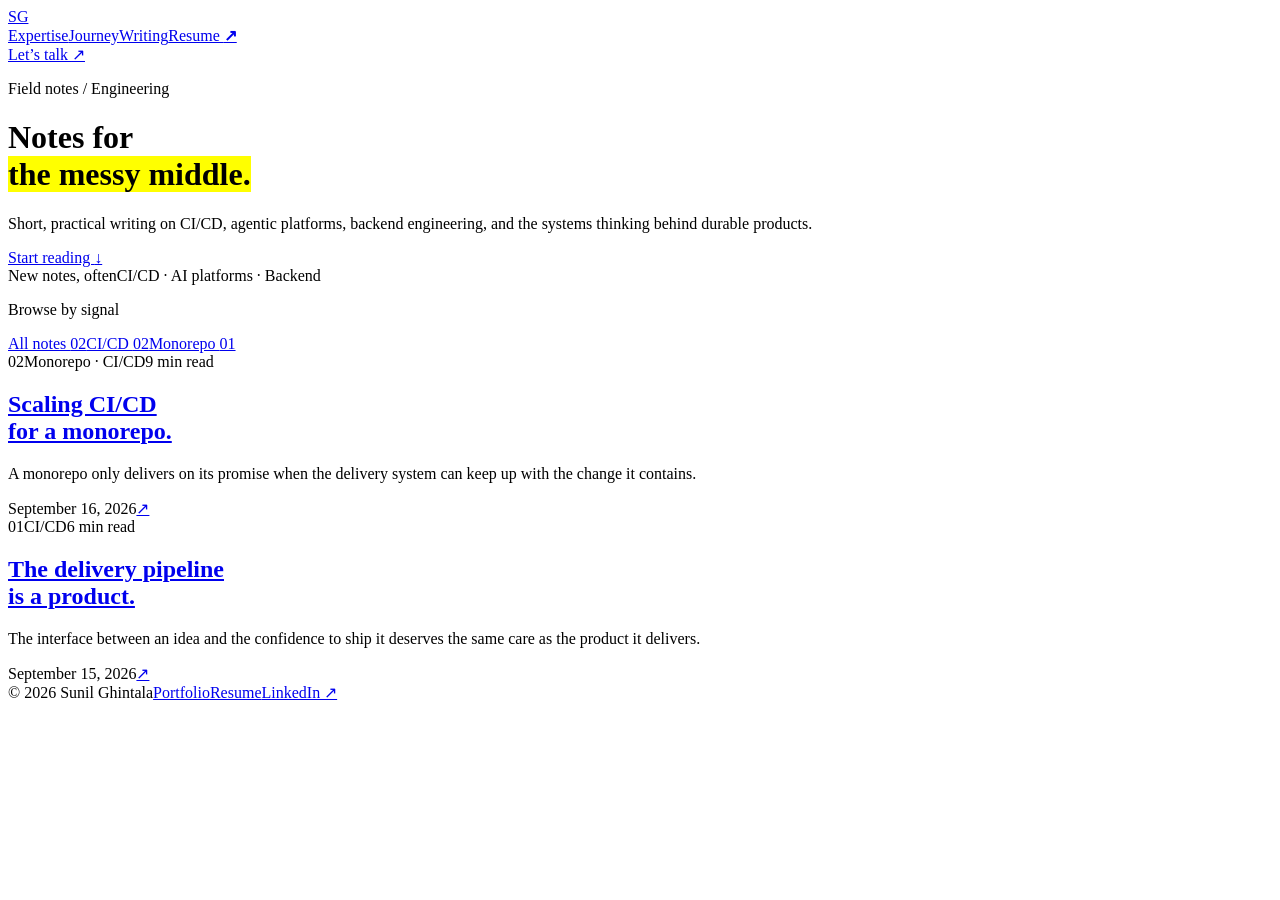
==== blog/index.html @ 9026701f "Publish monorepo CI/CD scaling article" ====
<!doctype html>
<html lang="en">
  <head>
    <meta charset="UTF-8" />
    <meta name="viewport" content="width=device-width, initial-scale=1.0" />
    <meta name="description" content="Sunil Ghintala's field notes on CI/CD, agentic platforms, backend engineering, and building systems that scale." />
    <meta name="robots" content="index, follow" />
    <link rel="canonical" href="https://sghintala.github.io/blog/" />
    <meta property="og:type" content="website" />
    <meta property="og:url" content="https://sghintala.github.io/blog/" />
    <meta property="og:title" content="Writing — Sunil Ghintala" />
    <meta property="og:description" content="Field notes on CI/CD, agentic platforms, backend engineering, and building systems that scale." />
    <title>Writing — Sunil Ghintala</title>
    <link rel="preconnect" href="https://fonts.googleapis.com" />
    <link rel="preconnect" href="https://fonts.gstatic.com" crossorigin />
    <link href="https://fonts.googleapis.com/css2?family=DM+Mono:wght@400;500&family=Manrope:wght@400;500;600;700;800&family=Space+Grotesk:wght@500;600;700&display=swap" rel="stylesheet" />
    <link rel="stylesheet" href="../styles.css?v=4" />
    <link rel="stylesheet" href="blog.css?v=4" />
  </head>
  <body class="blog-page">
    <header class="site-header wrap">
      <a class="logo" href="../" aria-label="Sunil Ghintala home"><span>SG</span><i></i></a>
      <nav aria-label="Primary navigation"><a href="../#expertise">Expertise</a><a href="../#journey">Journey</a><a class="active" href="./">Writing</a><a href="../assets/Sunil_Ghintala_Resume.pdf" target="_blank" rel="noreferrer">Resume <b>↗</b></a></nav>
      <a class="header-cta" href="https://www.linkedin.com/in/sunil-ghintala/" target="_blank" rel="noreferrer">Let’s talk <span>↗</span></a>
    </header>
    <main>
      <header class="blog-hero wrap">
        <p class="kicker"><span class="pulse"></span> Field notes / Engineering</p>
        <div class="blog-hero-grid"><div><h1>Notes for<br /><mark>the messy middle.</mark></h1></div><div><p>Short, practical writing on CI/CD, agentic platforms, backend engineering, and the systems thinking behind durable products.</p><a class="button button-primary" href="#latest">Start reading <span>↓</span></a></div></div>
        <div class="blog-rule"><span>New notes, often</span><span>CI/CD · AI platforms · Backend</span></div>
      </header>
      <section class="blog-content wrap" id="latest">
        <aside class="blog-sidebar"><p class="eyebrow">Browse by signal</p><a class="topic active" href="#latest">All notes <span>02</span></a><a class="topic" href="#cicd">CI/CD <span>02</span></a><a class="topic" href="#monorepo">Monorepo <span>01</span></a></aside>
        <div class="post-feed">
          <article class="post-card post-featured" id="monorepo"><div class="post-meta"><span>02</span><span>Monorepo · CI/CD</span><span>9 min read</span></div><h2><a href="scaling-cicd-for-a-monorepo.html">Scaling CI/CD<br />for a monorepo.</a></h2><p>A monorepo only delivers on its promise when the delivery system can keep up with the change it contains.</p><div class="post-bottom"><time datetime="2026-09-16">September 16, 2026</time><a class="post-arrow" href="scaling-cicd-for-a-monorepo.html" aria-label="Read Scaling CI/CD for a monorepo">↗</a></div></article>
          <article class="post-card post-featured" id="cicd"><div class="post-meta"><span>01</span><span>CI/CD</span><span>6 min read</span></div><h2><a href="delivery-pipeline-is-a-product.html">The delivery pipeline<br />is a product.</a></h2><p>The interface between an idea and the confidence to ship it deserves the same care as the product it delivers.</p><div class="post-bottom"><time datetime="2026-09-15">September 15, 2026</time><a class="post-arrow" href="delivery-pipeline-is-a-product.html" aria-label="Read The delivery pipeline is a product">↗</a></div></article>
        </div>
      </section>
    </main>
    <footer class="site-footer wrap"><span>© <span id="year"></span> Sunil Ghintala</span><span class="footer-links"><a href="../">Portfolio</a><a href="../assets/Sunil_Ghintala_Resume.pdf" target="_blank" rel="noreferrer">Resume</a><a href="https://www.linkedin.com/in/sunil-ghintala/" target="_blank" rel="noreferrer">LinkedIn ↗</a></span></footer>
    <script>document.getElementById('year').textContent = new Date().getFullYear();</script>
  </body>
</html>
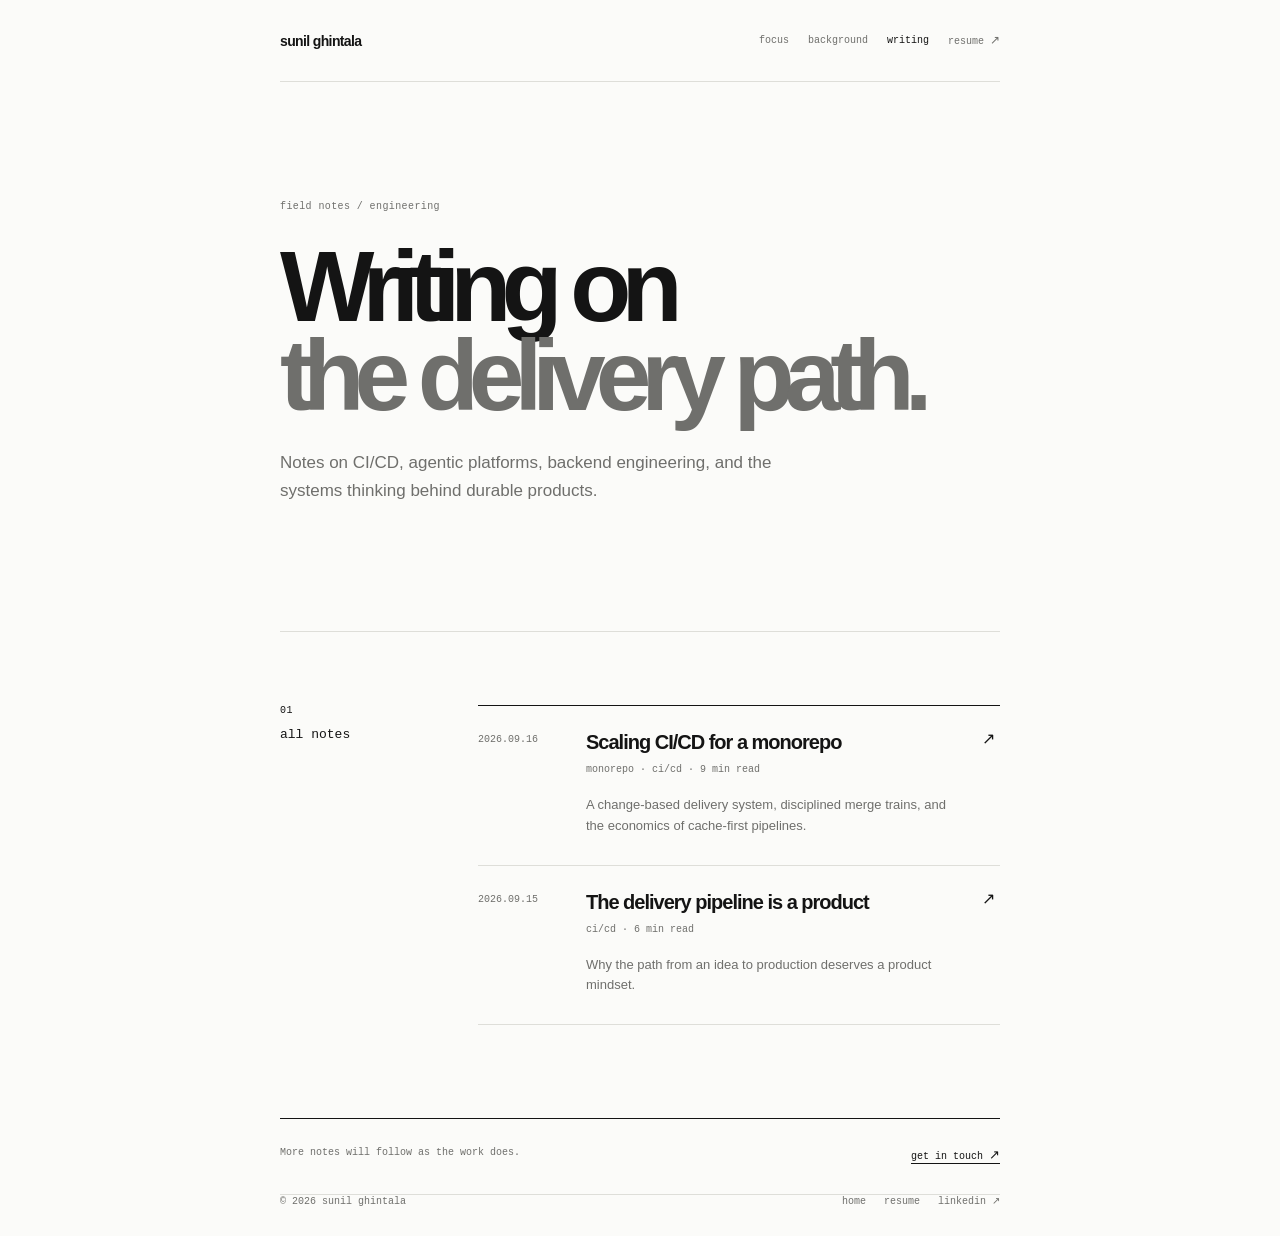
==== commit c101e18a: "Redesign site as a minimal engineering profile" ====
--- a/blog/index.html
+++ b/blog/index.html
@@ -14,30 +14,42 @@
     <link rel="preconnect" href="https://fonts.googleapis.com" />
     <link rel="preconnect" href="https://fonts.gstatic.com" crossorigin />
     <link href="https://fonts.googleapis.com/css2?family=DM+Mono:wght@400;500&family=Manrope:wght@400;500;600;700;800&family=Space+Grotesk:wght@500;600;700&display=swap" rel="stylesheet" />
-    <link rel="stylesheet" href="../styles.css?v=4" />
-    <link rel="stylesheet" href="blog.css?v=4" />
+    <link rel="stylesheet" href="../styles.css?v=5" />
+    <link rel="stylesheet" href="blog.css?v=5" />
   </head>
   <body class="blog-page">
     <header class="site-header wrap">
-      <a class="logo" href="../" aria-label="Sunil Ghintala home"><span>SG</span><i></i></a>
-      <nav aria-label="Primary navigation"><a href="../#expertise">Expertise</a><a href="../#journey">Journey</a><a class="active" href="./">Writing</a><a href="../assets/Sunil_Ghintala_Resume.pdf" target="_blank" rel="noreferrer">Resume <b>↗</b></a></nav>
-      <a class="header-cta" href="https://www.linkedin.com/in/sunil-ghintala/" target="_blank" rel="noreferrer">Let’s talk <span>↗</span></a>
+      <a class="wordmark" href="../" aria-label="Sunil Ghintala home">sunil ghintala</a>
+      <nav aria-label="Primary navigation">
+        <a href="../#focus">focus</a>
+        <a href="../#background">background</a>
+        <a class="active" href="./">writing</a>
+        <a href="../assets/Sunil_Ghintala_Resume.pdf" target="_blank" rel="noreferrer">resume <span>↗</span></a>
+      </nav>
     </header>
-    <main>
-      <header class="blog-hero wrap">
-        <p class="kicker"><span class="pulse"></span> Field notes / Engineering</p>
-        <div class="blog-hero-grid"><div><h1>Notes for<br /><mark>the messy middle.</mark></h1></div><div><p>Short, practical writing on CI/CD, agentic platforms, backend engineering, and the systems thinking behind durable products.</p><a class="button button-primary" href="#latest">Start reading <span>↓</span></a></div></div>
-        <div class="blog-rule"><span>New notes, often</span><span>CI/CD · AI platforms · Backend</span></div>
-      </header>
-      <section class="blog-content wrap" id="latest">
-        <aside class="blog-sidebar"><p class="eyebrow">Browse by signal</p><a class="topic active" href="#latest">All notes <span>02</span></a><a class="topic" href="#cicd">CI/CD <span>02</span></a><a class="topic" href="#monorepo">Monorepo <span>01</span></a></aside>
-        <div class="post-feed">
-          <article class="post-card post-featured" id="monorepo"><div class="post-meta"><span>02</span><span>Monorepo · CI/CD</span><span>9 min read</span></div><h2><a href="scaling-cicd-for-a-monorepo.html">Scaling CI/CD<br />for a monorepo.</a></h2><p>A monorepo only delivers on its promise when the delivery system can keep up with the change it contains.</p><div class="post-bottom"><time datetime="2026-09-16">September 16, 2026</time><a class="post-arrow" href="scaling-cicd-for-a-monorepo.html" aria-label="Read Scaling CI/CD for a monorepo">↗</a></div></article>
-          <article class="post-card post-featured" id="cicd"><div class="post-meta"><span>01</span><span>CI/CD</span><span>6 min read</span></div><h2><a href="delivery-pipeline-is-a-product.html">The delivery pipeline<br />is a product.</a></h2><p>The interface between an idea and the confidence to ship it deserves the same care as the product it delivers.</p><div class="post-bottom"><time datetime="2026-09-15">September 15, 2026</time><a class="post-arrow" href="delivery-pipeline-is-a-product.html" aria-label="Read The delivery pipeline is a product">↗</a></div></article>
+
+    <main class="wrap">
+      <section class="writing-hero">
+        <p class="mono eyebrow">field notes / engineering</p>
+        <h1>Writing on<br /><span>the delivery path.</span></h1>
+        <p>Notes on CI/CD, agentic platforms, backend engineering, and the systems thinking behind durable products.</p>
+      </section>
+
+      <section class="notes-section" aria-labelledby="notes-heading">
+        <div class="notes-heading"><span class="mono section-index">01</span><h2 id="notes-heading">all notes</h2></div>
+        <div class="notes-list">
+          <a class="note-row" href="scaling-cicd-for-a-monorepo.html"><span class="mono note-date">2026.09.16</span><span class="note-main"><strong>Scaling CI/CD for a monorepo</strong><small>monorepo · ci/cd · 9 min read</small><em>A change-based delivery system, disciplined merge trains, and the economics of cache-first pipelines.</em></span><span class="row-arrow">↗</span></a>
+          <a class="note-row" href="delivery-pipeline-is-a-product.html"><span class="mono note-date">2026.09.15</span><span class="note-main"><strong>The delivery pipeline is a product</strong><small>ci/cd · 6 min read</small><em>Why the path from an idea to production deserves a product mindset.</em></span><span class="row-arrow">↗</span></a>
         </div>
       </section>
+
+      <section class="notes-contact">
+        <p class="mono">More notes will follow as the work does.</p>
+        <a href="../#contact">get in touch <span>↗</span></a>
+      </section>
     </main>
-    <footer class="site-footer wrap"><span>© <span id="year"></span> Sunil Ghintala</span><span class="footer-links"><a href="../">Portfolio</a><a href="../assets/Sunil_Ghintala_Resume.pdf" target="_blank" rel="noreferrer">Resume</a><a href="https://www.linkedin.com/in/sunil-ghintala/" target="_blank" rel="noreferrer">LinkedIn ↗</a></span></footer>
+
+    <footer class="site-footer wrap"><span>© <span id="year"></span> Sunil Ghintala</span><span class="footer-links"><a href="../">home</a><a href="../assets/Sunil_Ghintala_Resume.pdf" target="_blank" rel="noreferrer">resume</a><a href="https://www.linkedin.com/in/sunil-ghintala/" target="_blank" rel="noreferrer">linkedin ↗</a></span></footer>
     <script>document.getElementById('year').textContent = new Date().getFullYear();</script>
   </body>
 </html>
--- a/styles.css
+++ b/styles.css
@@ -0,0 +1,104 @@
+:root {
+  --ink: #141414;
+  --muted: #6f6f6c;
+  --faint: #9d9d99;
+  --line: #deded9;
+  --paper: #fbfbf9;
+  --measure: 720px;
+}
+
+* { box-sizing: border-box; }
+html { scroll-behavior: smooth; }
+body { margin: 0; background: var(--paper); color: var(--ink); font-family: Manrope, Arial, sans-serif; }
+a { color: inherit; text-decoration: none; }
+.wrap { width: min(var(--measure), calc(100% - 48px)); margin-inline: auto; }
+.mono { font-family: "DM Mono", monospace; }
+
+.site-header { min-height: 82px; display: flex; align-items: center; justify-content: space-between; gap: 25px; border-bottom: 1px solid var(--line); }
+.wordmark { font: 600 14px/1 "Space Grotesk", sans-serif; letter-spacing: -.045em; }
+nav { display: flex; align-items: center; gap: 19px; color: var(--muted); font: 500 10px/1 "DM Mono", monospace; text-transform: lowercase; }
+nav a { transition: color .18s; }
+nav a:hover, nav a:focus-visible { color: var(--ink); }
+nav span { font-size: 12px; }
+
+.hero { padding: 126px 0 137px; }
+.eyebrow, .section-index, .period, .writing-date, .contact-path { color: var(--muted); font-size: 10px; letter-spacing: .04em; text-transform: lowercase; }
+.eyebrow { margin: 0; }
+.hero h1 { max-width: 650px; margin: 29px 0 30px; font: 600 clamp(67px, 12vw, 112px)/.88 "Space Grotesk", sans-serif; letter-spacing: -.105em; }
+.hero h1 span { color: var(--muted); }
+.hero-lede { max-width: 570px; margin: 0; font-size: 20px; line-height: 1.55; letter-spacing: -.035em; }
+.hero-note { max-width: 540px; margin: 25px 0 0; color: var(--muted); font: 500 11px/1.65 "DM Mono", monospace; }
+
+.section { display: grid; grid-template-columns: 155px 1fr; gap: 43px; padding: 74px 0 82px; border-top: 1px solid var(--line); }
+.section-heading { display: flex; flex-direction: column; gap: 12px; }
+.section-heading h2 { margin: 0; font: 500 13px/1.1 "DM Mono", monospace; text-transform: lowercase; }
+.section-index { color: var(--ink); }
+.focus-list, .work-list, .background-list, .writing-list { border-top: 1px solid var(--ink); }
+.focus-row, .work-row, .background-row, .writing-row { border-bottom: 1px solid var(--line); }
+.focus-row { display: grid; grid-template-columns: 34px 1fr 20px; gap: 16px; padding: 22px 0 24px; transition: padding .18s; }
+.focus-row:hover { padding-left: 8px; padding-right: 8px; }
+.row-index, .work-meta span, .writing-row small { color: var(--muted); font-size: 10px; line-height: 1.5; letter-spacing: .02em; }
+.focus-row h3, .work-row h3 { margin: 0 0 8px; font: 600 19px/1.15 "Space Grotesk", sans-serif; letter-spacing: -.045em; }
+.focus-row p, .work-row p, .background-row p { max-width: 470px; margin: 0; color: var(--muted); font-size: 13px; line-height: 1.65; }
+.row-arrow { align-self: start; font-size: 16px; line-height: 1; }
+
+.work-row { display: grid; grid-template-columns: 117px 1fr; gap: 24px; padding: 23px 0 26px; }
+.work-meta { display: flex; flex-direction: column; gap: 11px; }
+.work-meta strong { font: 600 20px/1 "Space Grotesk", sans-serif; letter-spacing: -.06em; }
+.work-row h3 { font-size: 21px; }
+
+.background-row { display: grid; grid-template-columns: 105px 1fr; gap: 25px; padding: 22px 0 24px; }
+.period { padding-top: 3px; }
+.background-row h3 { margin: 0 0 6px; font: 600 18px/1.1 "Space Grotesk", sans-serif; letter-spacing: -.04em; }
+
+.writing-section { padding-bottom: 94px; }
+.writing-row { display: grid; grid-template-columns: 91px 1fr 20px; gap: 17px; padding: 21px 0 23px; align-items: start; transition: padding .18s; }
+.writing-row:hover { padding-left: 8px; padding-right: 8px; }
+.writing-date { padding-top: 3px; }
+.writing-row strong { display: block; margin-bottom: 7px; font: 600 18px/1.18 "Space Grotesk", sans-serif; letter-spacing: -.04em; }
+.writing-row small { display: block; }
+.writing-more { display: inline-flex; gap: 10px; margin-top: 22px; color: var(--muted); font: 500 10px "DM Mono", monospace; text-transform: lowercase; }
+.writing-more:hover { color: var(--ink); }
+.writing-more span { font-size: 13px; }
+
+.contact-section { margin: 0 0 82px; padding: 28px 0 31px; border-top: 1px solid var(--ink); border-bottom: 1px solid var(--line); }
+.contact-path { margin: 0 0 23px; color: var(--ink); }
+.contact-comment { margin: 0 0 15px; color: var(--muted); font: 500 11px/1.6 "DM Mono", monospace; }
+.contact-code { margin: 0 0 25px; font: 500 13px/1.5 "DM Mono", monospace; }
+.contact-code span { color: var(--muted); }
+.contact-link { display: inline-flex; gap: 12px; font: 500 13px/1.4 "DM Mono", monospace; text-decoration: underline; text-decoration-thickness: 1px; text-underline-offset: 4px; }
+.contact-link span { font-size: 16px; text-decoration: none; }
+
+.site-footer { display: flex; justify-content: space-between; gap: 22px; padding: 0 0 28px; color: var(--muted); font: 500 10px/1.4 "DM Mono", monospace; text-transform: lowercase; }
+.footer-links { display: flex; gap: 18px; }
+.footer-links a:hover { color: var(--ink); }
+
+@media (max-width: 620px) {
+  .wrap { width: min(var(--measure), calc(100% - 34px)); }
+  .site-header { min-height: 70px; }
+  .wordmark { font-size: 13px; }
+  nav { gap: 12px; font-size: 9px; }
+  nav a:nth-child(2) { display: none; }
+  .hero { padding: 92px 0 105px; }
+  .hero h1 { margin-top: 26px; font-size: clamp(61px, 18vw, 98px); }
+  .hero-lede { font-size: 18px; }
+  .section { grid-template-columns: 1fr; gap: 28px; padding: 58px 0 68px; }
+  .section-heading { flex-direction: row; gap: 15px; align-items: baseline; }
+  .focus-row { grid-template-columns: 26px 1fr 16px; gap: 11px; }
+  .focus-row h3 { font-size: 18px; }
+  .work-row { grid-template-columns: 92px 1fr; gap: 14px; }
+  .work-meta strong { font-size: 18px; }
+  .background-row { grid-template-columns: 88px 1fr; gap: 14px; }
+  .writing-row { grid-template-columns: 1fr 16px; gap: 12px; }
+  .writing-date { grid-column: 1 / -1; padding-top: 0; }
+  .site-footer { flex-wrap: wrap; }
+  .footer-links { gap: 13px; }
+}
+
+@media (max-width: 420px) {
+  nav a:nth-child(1) { display: none; }
+  .hero h1 { font-size: 62px; }
+  .hero-note { font-size: 10px; }
+  .work-row { grid-template-columns: 1fr; gap: 11px; }
+  .work-meta { flex-direction: row; align-items: baseline; gap: 13px; }
+}
--- a/blog/blog.css
+++ b/blog/blog.css
@@ -0,0 +1,61 @@
+.blog-page nav a.active { color: var(--ink); }
+
+.writing-hero { padding: 119px 0 126px; }
+.writing-hero h1 { margin: 30px 0 29px; font: 600 clamp(61px, 11vw, 100px)/.89 "Space Grotesk", sans-serif; letter-spacing: -.1em; }
+.writing-hero h1 span { color: var(--muted); }
+.writing-hero > p:last-child { max-width: 520px; margin: 0; color: var(--muted); font-size: 17px; line-height: 1.65; }
+
+.notes-section { display: grid; grid-template-columns: 155px 1fr; gap: 43px; padding: 73px 0 93px; border-top: 1px solid var(--line); }
+.notes-heading { display: flex; flex-direction: column; gap: 12px; }
+.notes-heading h2 { margin: 0; font: 500 13px/1.1 "DM Mono", monospace; text-transform: lowercase; }
+.notes-list { border-top: 1px solid var(--ink); }
+.note-row { display: grid; grid-template-columns: 91px 1fr 18px; gap: 17px; padding: 25px 0 28px; border-bottom: 1px solid var(--line); transition: padding .18s; }
+.note-row:hover { padding-left: 8px; padding-right: 8px; }
+.note-date { padding-top: 3px; color: var(--muted); font-size: 10px; }
+.note-main strong { display: block; margin-bottom: 8px; font: 600 20px/1.15 "Space Grotesk", sans-serif; letter-spacing: -.05em; }
+.note-main small { display: block; margin-bottom: 18px; color: var(--muted); font: 500 10px/1.5 "DM Mono", monospace; text-transform: lowercase; }
+.note-main em { display: block; max-width: 450px; color: var(--muted); font-size: 13px; line-height: 1.6; font-style: normal; }
+.notes-contact { display: flex; justify-content: space-between; gap: 24px; padding: 28px 0 31px; border-top: 1px solid var(--ink); border-bottom: 1px solid var(--line); }
+.notes-contact p { margin: 0; color: var(--muted); font-size: 10px; }
+.notes-contact a { font: 500 10px "DM Mono", monospace; text-transform: lowercase; text-decoration: underline; text-underline-offset: 4px; }
+.notes-contact a span { font-size: 13px; text-decoration: none; }
+
+.article-shell { padding: 119px 0 120px; }
+.article-header { border-bottom: 1px solid var(--line); padding-bottom: 80px; }
+.back-link { color: var(--muted); font: 500 10px "DM Mono", monospace; text-transform: lowercase; }
+.back-link:hover { color: var(--ink); }
+.article-meta { display: flex; flex-wrap: wrap; gap: 18px; margin-top: 61px; color: var(--muted); font: 500 10px "DM Mono", monospace; text-transform: lowercase; }
+.article-meta span:first-child { color: var(--ink); }
+.article-header h1 { margin: 29px 0 0; font: 600 clamp(57px, 10vw, 100px)/.9 "Space Grotesk", sans-serif; letter-spacing: -.105em; }
+.article-header h1 mark { background: none; color: var(--muted); }
+.article-dek { max-width: 570px; margin: 32px 0 0; color: var(--muted); font-size: 19px; line-height: 1.6; letter-spacing: -.035em; }
+.article-body { max-width: 680px; padding-top: 81px; }
+.article-body p { margin: 0 0 25px; color: #4e4e4b; font-size: 16px; line-height: 1.85; }
+.article-body .dropcap:first-letter { float: left; padding: 8px 9px 0 0; color: var(--ink); font: 600 67px/.7 "Space Grotesk", sans-serif; }
+.article-body h2 { margin: 64px 0 18px; font: 600 28px/1.08 "Space Grotesk", sans-serif; letter-spacing: -.065em; }
+.article-body ul { margin: 0 0 26px; padding-left: 23px; }
+.article-body li { padding-left: 6px; color: #4e4e4b; font-size: 15px; line-height: 1.85; }
+.article-signoff { display: flex; justify-content: space-between; gap: 20px; margin-top: 64px; padding-top: 19px; border-top: 1px solid var(--line); font: 500 10px "DM Mono", monospace; text-transform: lowercase; }
+.article-signoff a { text-decoration: underline; text-underline-offset: 4px; }
+
+@media (max-width: 620px) {
+  .writing-hero { padding: 92px 0 102px; }
+  .writing-hero h1 { font-size: clamp(58px, 17vw, 89px); }
+  .writing-hero > p:last-child { font-size: 16px; }
+  .notes-section { grid-template-columns: 1fr; gap: 28px; padding: 58px 0 70px; }
+  .notes-heading { flex-direction: row; gap: 15px; align-items: baseline; }
+  .note-row { grid-template-columns: 1fr 16px; gap: 12px; }
+  .note-date { grid-column: 1 / -1; padding-top: 0; }
+  .note-main strong { font-size: 19px; }
+  .notes-contact { display: block; }
+  .notes-contact a { display: inline-block; margin-top: 19px; }
+  .article-shell { padding-top: 92px; }
+  .article-header { padding-bottom: 62px; }
+  .article-meta { margin-top: 45px; gap: 11px; }
+  .article-header h1 { font-size: clamp(53px, 15vw, 79px); }
+  .article-dek { font-size: 17px; }
+  .article-body { padding-top: 63px; }
+  .article-body p { font-size: 15px; line-height: 1.82; }
+  .article-body h2 { margin-top: 51px; font-size: 26px; }
+  .article-signoff { flex-wrap: wrap; }
+}
